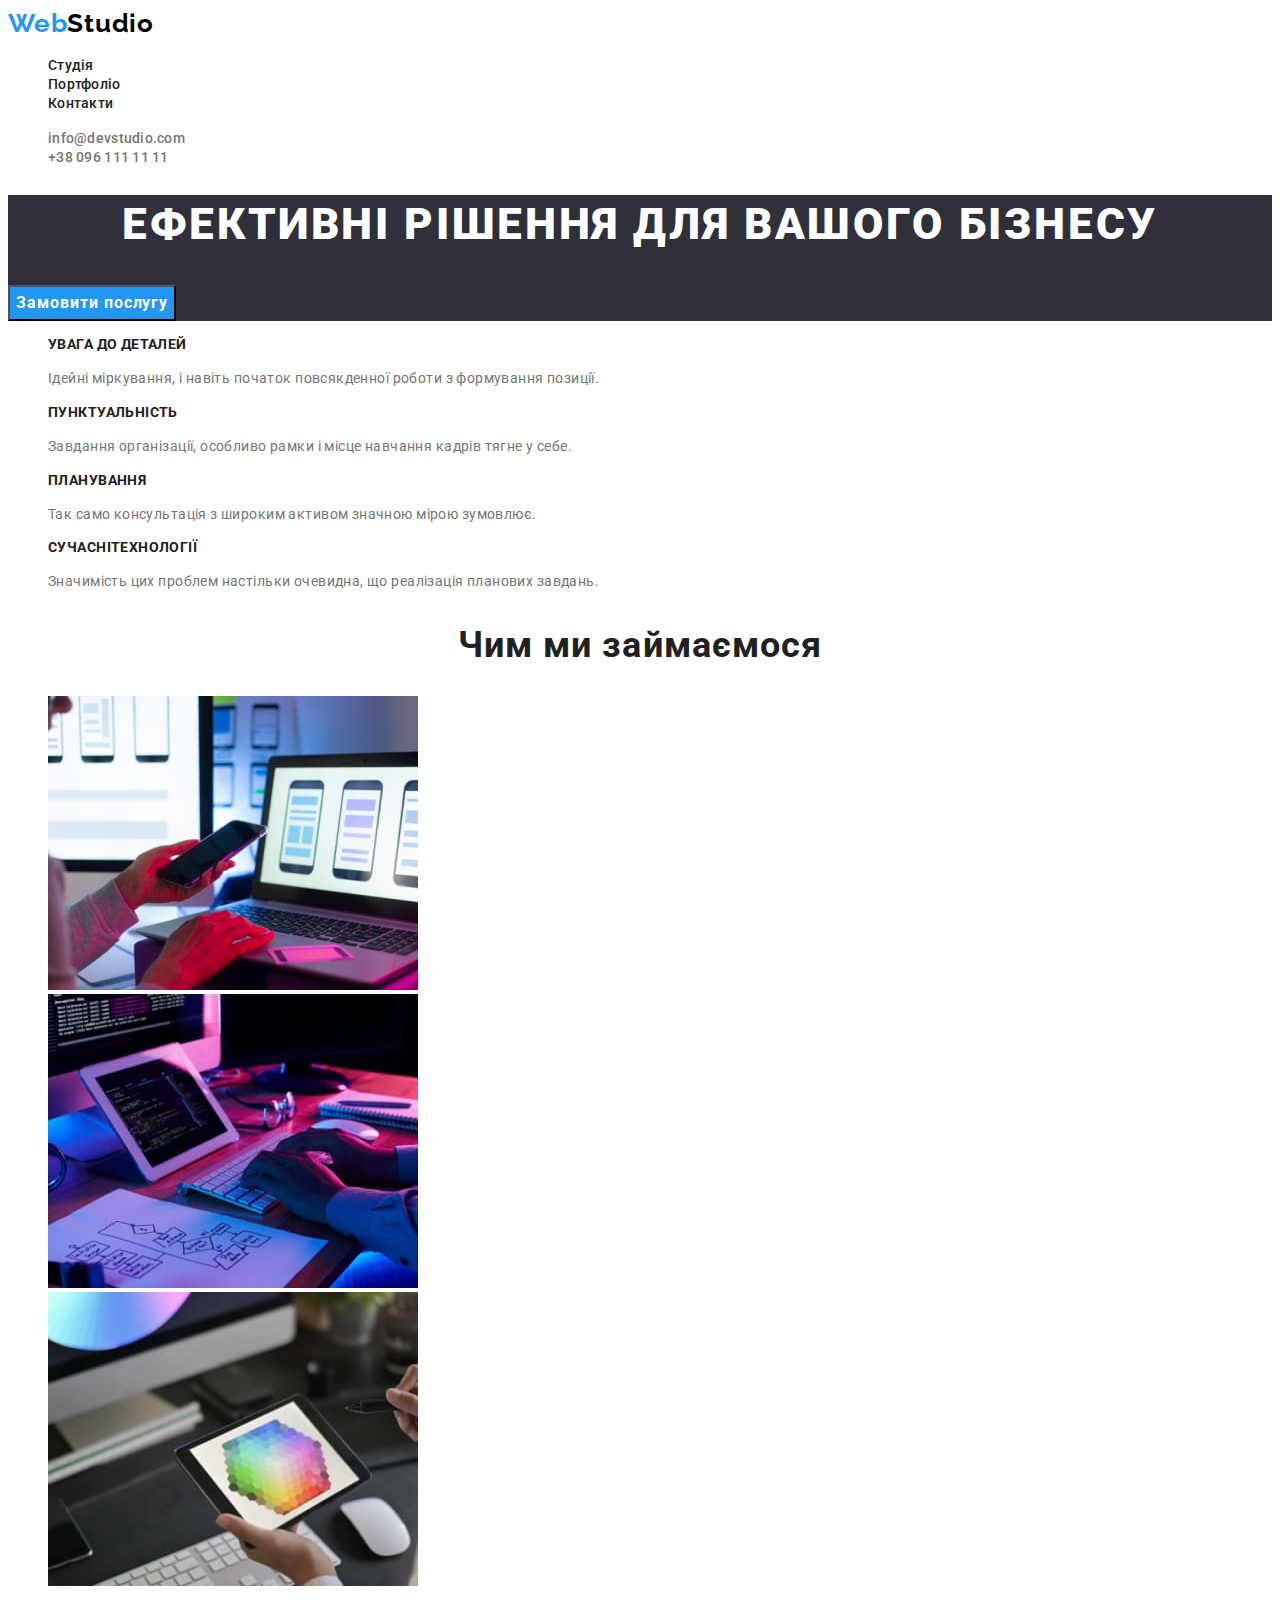
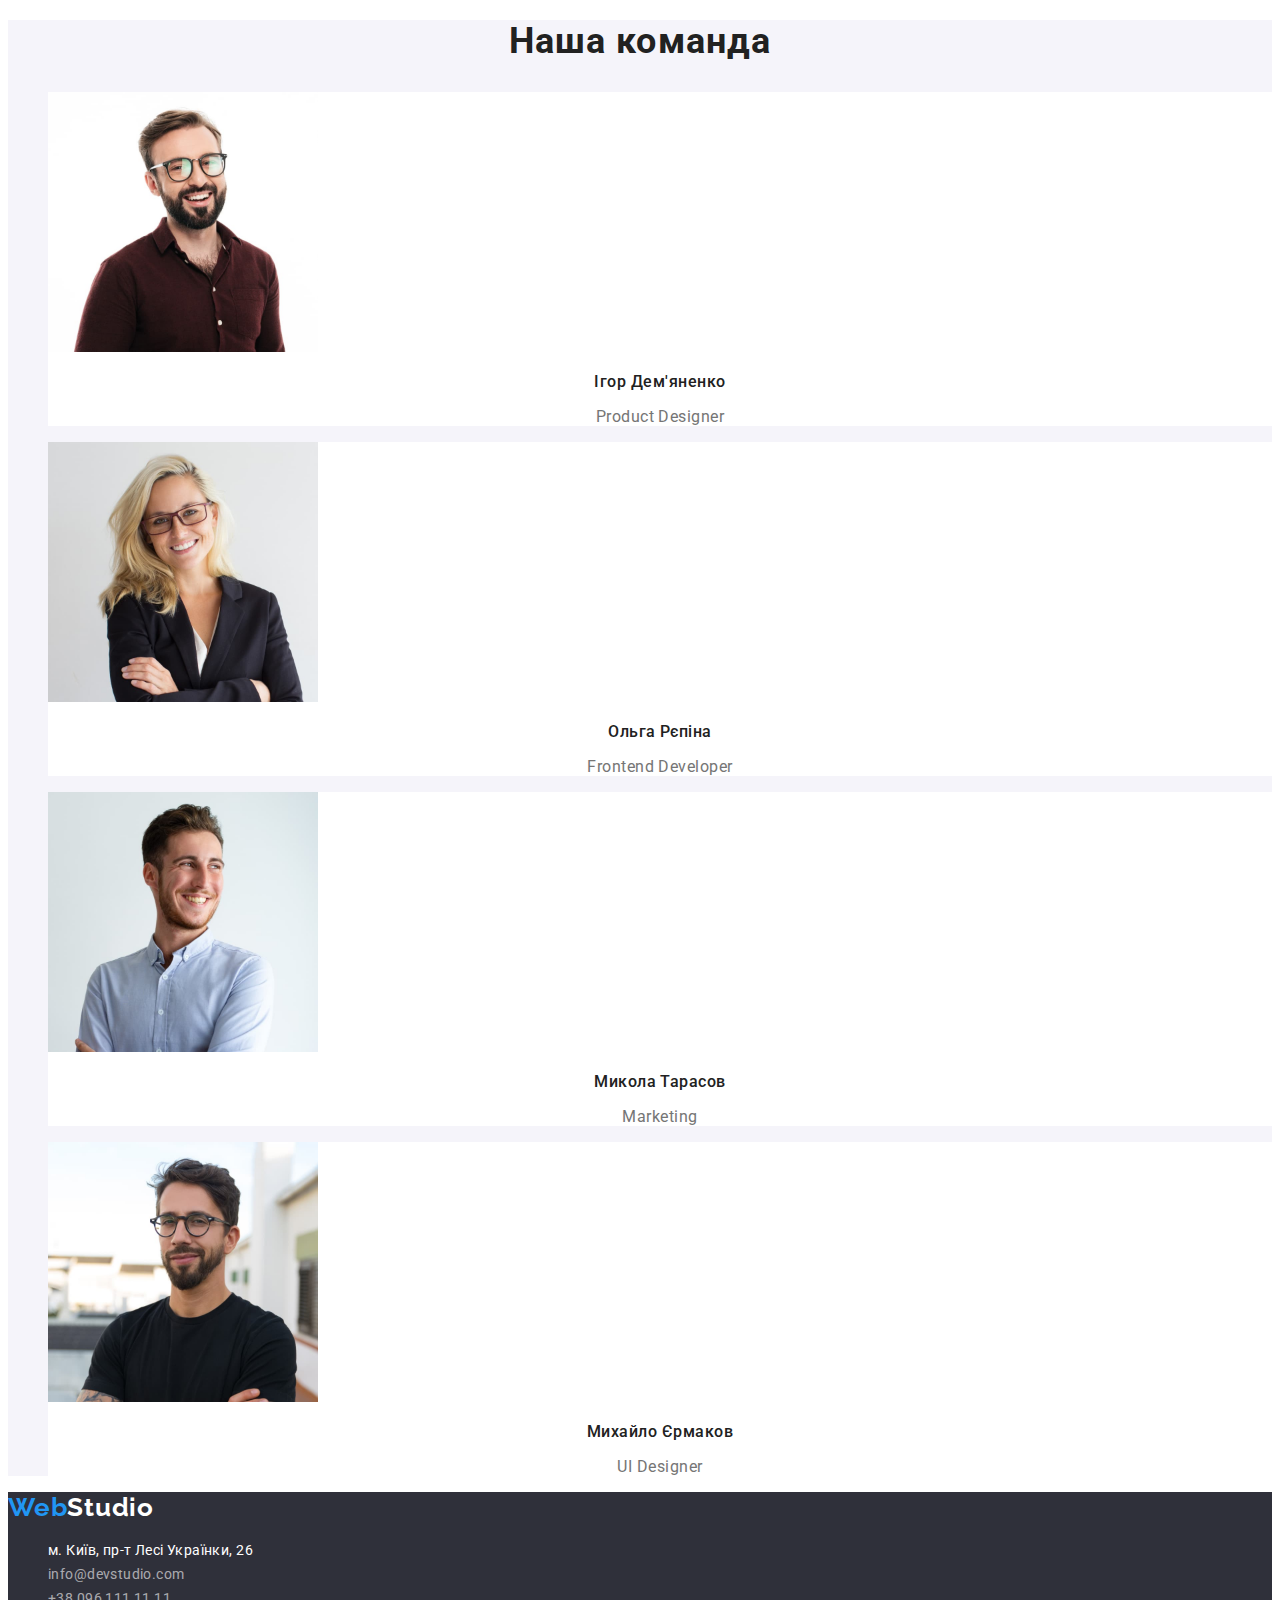
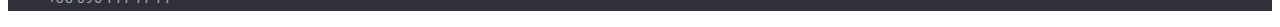
==== index.html @ f66222df "copied the repository" ====
<!DOCTYPE html>
<html lang="uk">
<head>
    <meta charset="UTF-8">
    <meta http-equiv="X-UA-Compatible" content="IE=edge">
    <meta name="viewport" content="width=device-width, initial-scale=1.0">
    <title>Document</title>
    <link rel="preconnect" href="https://fonts.googleapis.com">
    <link rel="preconnect" href="https://fonts.gstatic.com" crossorigin>
    <link href="https://fonts.googleapis.com/css2?family=Raleway:wght@700&family=Roboto:wght@400;500;700;900&display=swap"
          rel="stylesheet">
    <link rel="stylesheet" href="./styles/styles.css">
</head>
 <body> 
    <header class="header">
       <nav>
        <a href="./index.html" lang="en" class="header-logo link">Web<span class="studio">Studio</span></a>
        <ul class="header-navigation list">
            <li class="header-navigation-item">
                <a href="./index.html" class="header-text link">Студія</a>
            </li>
            <li class="header-navigation-item">
                <a href="./portfolio.html" class="header-text link">Портфоліо</a>
            </li>
            <li class="header-navigation-item">
                <a href="#" class="header-text link">Контакти</a>
            </li>
        </ul>
       </nav>
       <ul class="header-list list">
        <li class="header-item">
            <a class="header-mail link" href="mailto:info@devstudio.com" lang="en">info@devstudio.com</a>
        </li>
        <li class="header-item">
            <a class="header-tel link" href="tel:+380961111111">+38 096 111 11 11</a>
        </li>
       </ul>
    </header>
    <main>
        <section class="hero">
            <h1 class="hero-title">Ефективні рішення для вашого бізнесу</h1>
            <button type="button" class="hero-button">Замовити послугу</button>
        </section>
        <section class="benefits">
            <h2 class="visually-hidden">Наші особливості</h2>
            <ul class="benefit-list list">
                <li class="benefit-item">
                    <h3 class="benefit-title">Увага до деталей</h3>
                    <p class="benefit-text">Ідейні міркування, і навіть початок повсякденної роботи з формування позиції.</p>
                </li>
                <li class="benefit-item">
                    <h3 class="benefit-title">Пунктуальність</h3>
                    <p class="benefit-text">Завдання організації, особливо рамки і місце навчання кадрів тягне у себе.</p>
                </li>
                <li class="benefit-item">
                    <h3 class="benefit-title">Планування</h3>
                    <p class="benefit-text">Так само консультація з широким активом значною мірою зумовлює.</p>
                </li>
                <li class="benefit-item">
                    <h3 class="benefit-title">Сучаснітехнології</h3>
                    <p class="benefit-text">Значимість цих проблем настільки очевидна, що реалізація планових завдань.</p>
                </li>  
            </ul>
        </section>
        <section class="about">
            <h2 class="about-top-text">Чим ми займаємося</h2>
            <ul class="about-list list">
                <li class="about-item">
                    <img src="./img/img1.jpg" alt="планшет" width="370" height="294">
                </li>
                <li class="about-item">
                    <img src="./img/img2.jpg" alt="телефон" width="370" height="294">
                </li>
                <li class="about-item">
                    <img src="./img/img3.jpg" alt="кольорова палітра" width="370" height="294">
                </li>
            </ul>
        </section>
        <section class="team">
            <h2 class="team-title">Наша команда</h2>
            <ul class="team-list list">
                <li class="team-item">
                    <img src="./img/img10.jpg" alt="фото Ігор Дем'яненко" width="270" height="260">
                    <h3 class="team-top-text">Ігор Дем'яненко</h3>
                    <p lang="en" class="team-text">Product Designer</p>
                </li>
                <li class="team-item">
                    <img src="./img/img11.jpg" alt="фото Ольга Рєпіна" width="270" height="260">
                    <h3 class="team-top-text">Ольга Рєпіна</h3>
                    <p lang="en" class="team-text">Frontend Developer</p>
                </li>
                <li class="team-item">
                    <img src="./img/img12.jpg" alt="фото Микола Тарасов" width="270" height="260">
                    <h3 class="team-top-text">Микола Тарасов</h3>
                    <p lang="en" class="team-text">Marketing</p>
                </li>
                <li class="team-item">
                    <img src="./img/img13.jpg" alt="фото Михайло Єрмаков" width="270" height="260">
                    <h3 class="team-top-text">Михайло Єрмаков</h3>
                    <p lang="en" class="team-text">UI Designer</p>
                </li>
            </ul>
        </section>    
    </main>  
    <footer>
        <a href="./index.html" lang="en" class="header-logo link">Web<span class="studio-footer">Studio</span></a>
        <address class="contacts">
            <ul class="contacts-list list">
                <li class="contacts-item"> 
                    <a class="contacts-address link" href="https://goo.gl/maps/B1BuaEcnpgb62k3GA" target="_blank" rel="noopener noreferrer nofollow">м. Київ, пр-т Лесі Українки, 26</a>
                </li>
                <li class="contacts-item">
                    <a href="mailto:info@devstudio.com" class="contact-link link" lang="en">info@devstudio.com</a>
                </li>
                <li class="contacts-item">
                    <a href="tel:+380961111111" class="contact-link link">+38 096 111 11 11</a>
                </li>
            </ul>
        </address>
    </footer>
</body>
</html>
---- styles/styles.css ----
body {
    font-family: 'Roboto', sans-serif;
    background-color: var(--white-color);
}

:root {
    --white-color: #ffffff;
    --black-color: #000000;
    --dark-grey-color: #212121;
    --light-gray-color: #757575;
    --blue-color: #2196F3;
    --dirty-white-color: #F5F4FA;
    --gray-color: #2F303A;
    --btn-blue-color: #188CE8;
}

.visually-hidden {
    position: absolute;
    width: 1px;
    height: 1px;
    margin: -1px;
    border: 0;
    padding: 0;

    white-space: nowrap;
    clip-path: inset(100%);
    clip: rect(0 0 0 0);
    overflow: hidden;
}

.list {
    list-style: none;
}

.link {
    text-decoration: none;
}

.header-text, 
.header-tel,
.header-mail {
    font-weight: 500;
    font-size: 14px;
    line-height: 1.14;
    letter-spacing: 0.02em;
}

.about-top-text, .team-title {
    font-weight: 700;
    font-size: 36px;
    line-height: 1.17;
    text-align: center;
    letter-spacing: 0.03em;
    color: var(--dark-grey-color);
}

.team-top-text,
.team-text {
    font-size: 16px;
    line-height: 1.19;
    text-align: center;
    letter-spacing: 0.03em;
}

.contacts-address,
.contact-link {
    font-size: 14px;
    line-height: 1.71;
    letter-spacing: 0.03em;
}

footer {
    background-color: var(--gray-color);
}

/* Header  */
.header-logo {
    font-family: 'Raleway', sans-serif;
    font-weight: 700;
    font-size: 26px;
    line-height: 1.19;
    letter-spacing: 0.03em;
    color: var(--blue-color);
}

.studio {
    color: var(--black-color);
}

.header-text {
    color: var(--dark-grey-color);
}

.header-tel,
.header-mail {
    color: var(--light-gray-color);
}

.header-text:hover,
.header-text:focus {
    color: var(--blue-color);
}

.header-tel:hover,
.header-tel:focus {
    color: var(--blue-color);
}

.header-mail:hover,
.header-mail:focus {
    color: var(--blue-color);
}
 /* Hero */

 .hero {
    background: var(--gray-color);
 }

 .hero-title {
    font-weight: 900;
    font-size: 44px;
    line-height: 1.36;
    text-align: center;
    letter-spacing: 0.06em;
    text-transform: uppercase;
    color: var(--white-color);
}

.hero-button {
    font-family: inherit;
    cursor: pointer;
    font-weight: 700;
    font-size: 16px;
    line-height: 1.88;
    display: flex;
    align-items: center;
    text-align: center;
    letter-spacing: 0.06em;
    color: var(--white-color);
    background-color: var(--blue-color)
} 


.hero-button:hover,
.hero-button:focus {
    background-color: var(--btn-blue-color);
}

 /* Benefits */

 .benefit-title {
    font-weight: 700;
    font-size: 14px;
    line-height: 1.14;
    letter-spacing: 0.03em;
    text-transform: uppercase;
    color: var(--dark-grey-color);
 }

 .benefit-text {
    font-size: 14px;
    line-height: 1.71;   
    letter-spacing: 0.03em;   
    color: var(--light-gray-color);
 }

 /* About */


/* Team */

.team {
    background: var(--dirty-white-color);
}

.team-top-text {
    font-weight: 500;
    color: var(--dark-grey-color);
}

.team-text {  
    color: var(--light-gray-color);
}

.team-item {
    background-color: var(--white-color);
}
 
/* Contacts */

.contacts {
    font-style: normal;
}

.contacts-address {
    color: var(--white-color);
}

.contact-link {
    color: rgba(255, 255, 255, 0.6);
}
.contact-link:hover,
.contact-link:focus{
    color: var(--blue-color);
}

.contacts-address:hover,
.contacts-address:focus {
    color: var(--blue-color);
}

.studio-footer {
    color: var(--white-color);
}

/* Portfolio */

.portfolio-item-btn {
    font-family: inherit;
    cursor: pointer;
    font-weight: 500;
    font-size: 16px;
    line-height: 1.62;
    text-align: center;
    letter-spacing: 0.03em;
    color: var(--dark-grey-color);
    background: var(--dirty-white-color);
}

.portfolio-item-btn:hover,
.portfolio-item-btn:focus {
    background: var(--blue-color);
    color: var(--white-color);
}

.examples-top-text {
    font-weight: 700;
    font-size: 18px;
    line-height: 2.00;    
    letter-spacing: 0.06em;
    color: var(--dark-grey-color);
}
.examples-text {
    font-size: 16px;
    line-height: 1.88;       
    letter-spacing: 0.03em;
    color: var(--light-gray-color); 
}
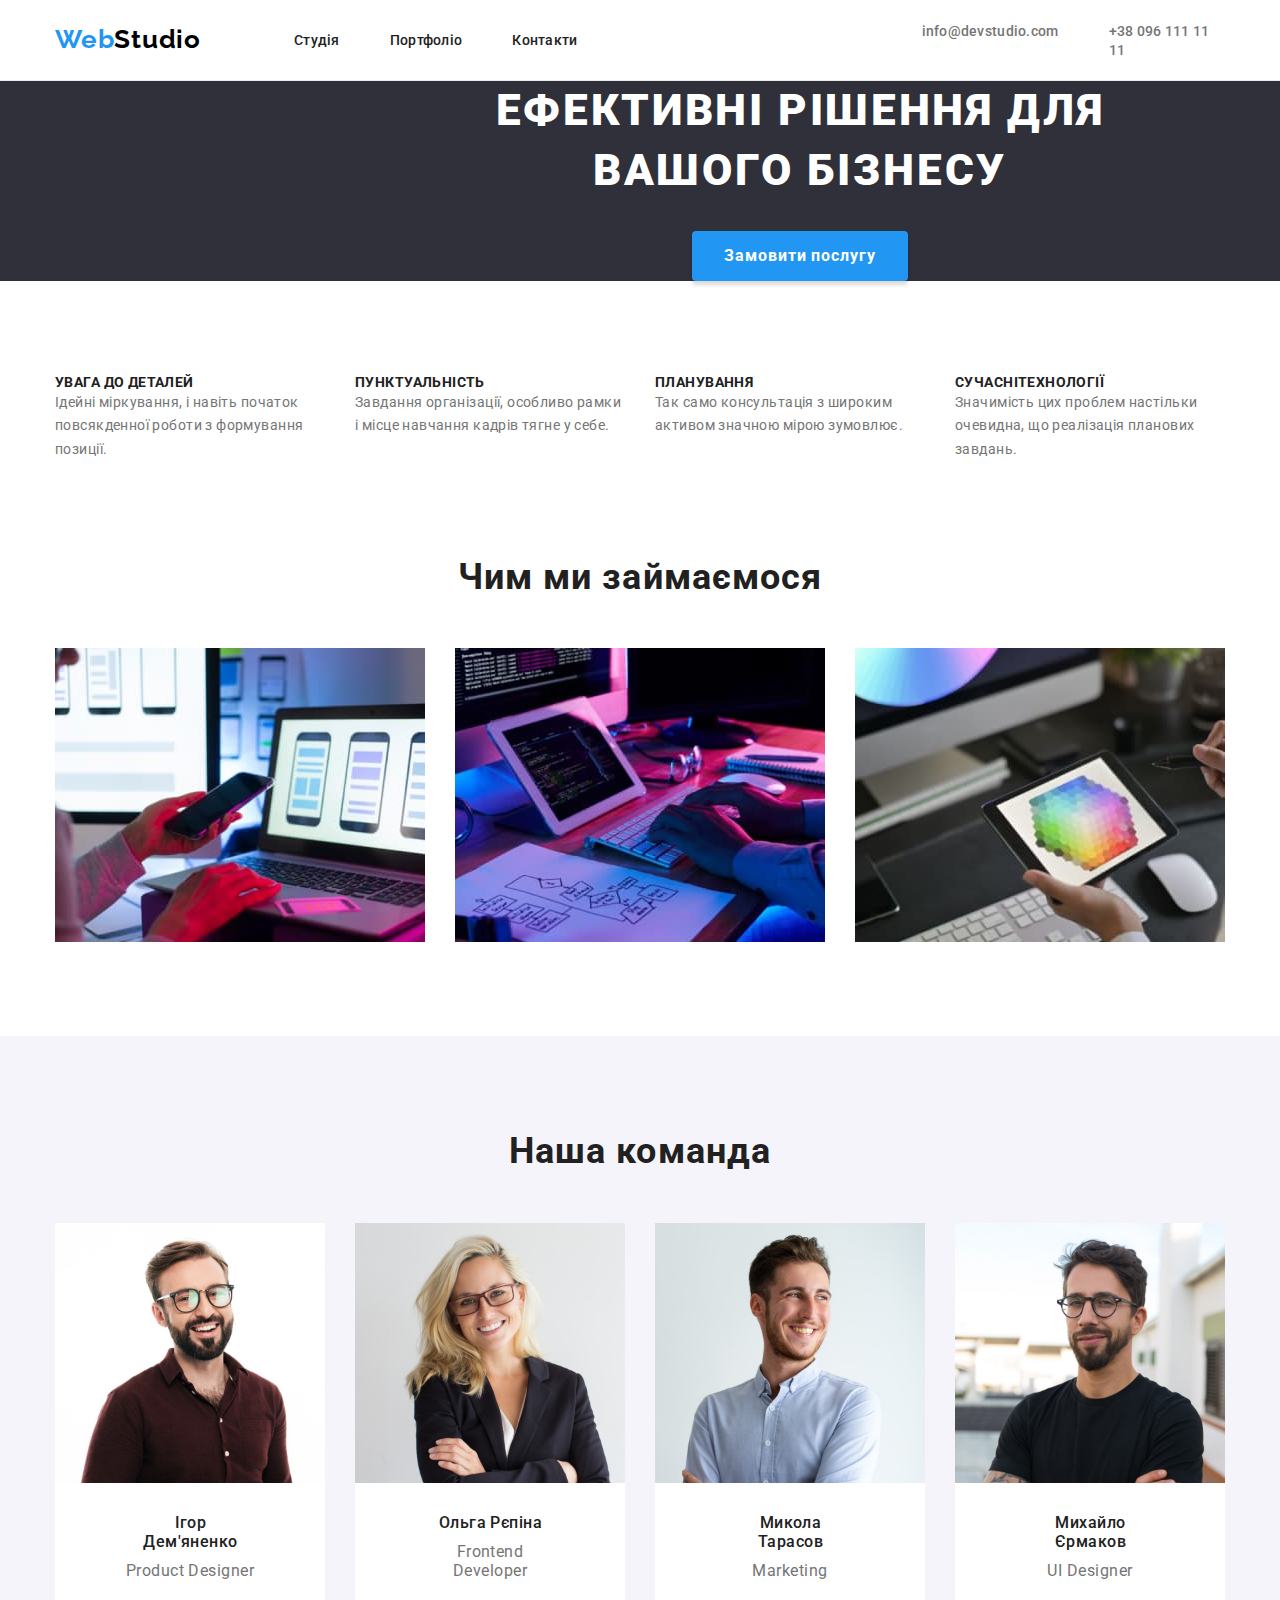
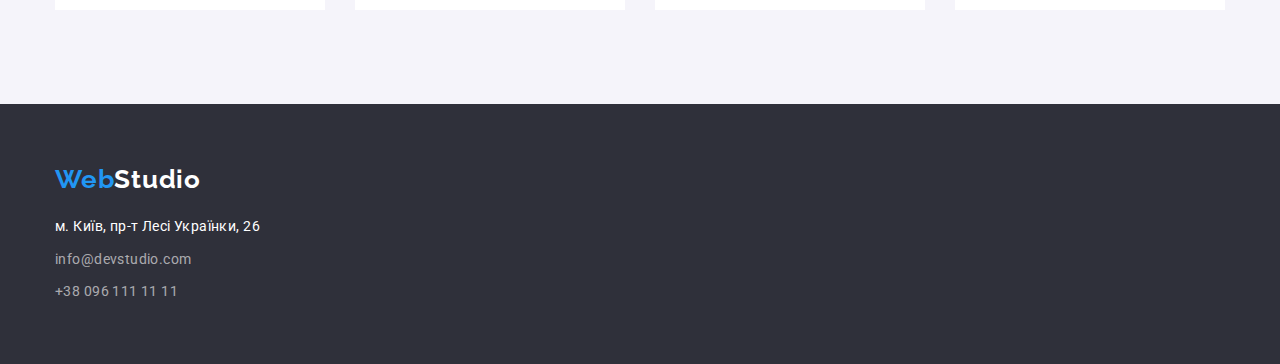
==== commit 4fffb4a9: "home work 3" ====
--- a/index.html
+++ b/index.html
@@ -7,116 +7,140 @@
     <title>Document</title>
     <link rel="preconnect" href="https://fonts.googleapis.com">
     <link rel="preconnect" href="https://fonts.gstatic.com" crossorigin>
+    <link rel="stylesheet" href="https://cdnjs.cloudflare.com/ajax/libs/modern-normalize/1.1.0/modern-normalize.min.css"
+        integrity="sha512-wpPYUAdjBVSE4KJnH1VR1HeZfpl1ub8YT/NKx4PuQ5NmX2tKuGu6U/JRp5y+Y8XG2tV+wKQpNHVUX03MfMFn9Q=="
+        crossorigin="anonymous" referrerpolicy="no-referrer" />
     <link href="https://fonts.googleapis.com/css2?family=Raleway:wght@700&family=Roboto:wght@400;500;700;900&display=swap"
           rel="stylesheet">
     <link rel="stylesheet" href="./styles/styles.css">
 </head>
- <body> 
-    <header class="header">
-       <nav>
-        <a href="./index.html" lang="en" class="header-logo link">Web<span class="studio">Studio</span></a>
-        <ul class="header-navigation list">
-            <li class="header-navigation-item">
-                <a href="./index.html" class="header-text link">Студія</a>
-            </li>
-            <li class="header-navigation-item">
-                <a href="./portfolio.html" class="header-text link">Портфоліо</a>
-            </li>
-            <li class="header-navigation-item">
-                <a href="#" class="header-text link">Контакти</a>
-            </li>
-        </ul>
-       </nav>
-       <ul class="header-list list">
-        <li class="header-item">
-            <a class="header-mail link" href="mailto:info@devstudio.com" lang="en">info@devstudio.com</a>
-        </li>
-        <li class="header-item">
-            <a class="header-tel link" href="tel:+380961111111">+38 096 111 11 11</a>
-        </li>
-       </ul>
-    </header>
+ <body>
+        <header class="header">
+            <div class="container header-container">
+                <nav class="header-navigation">
+                    <a href="./index.html" lang="en" class="header-logo link">Web<span class="studio">Studio</span></a>
+                    <ul class="header-navigation list">
+                        <li class="header-navigation-item">
+                            <a href="./index.html" class="header-text header-studio link">Студія</a>
+                        </li>
+                        <li class="header-navigation-item">
+                            <a href="./portfolio.html" class="header-text header-portfolio link">Портфоліо</a>
+                        </li>
+                        <li class="header-navigation-item">
+                            <a href="#" class="header-text header-contact link">Контакти</a>
+                        </li>
+                    </ul>
+                </nav>                
+            <ul class="header-list list">
+                <li class="header-item">
+                    <a class="header-mail link" href="mailto:info@devstudio.com" lang="en">info@devstudio.com</a>
+                </li>
+                <li class="header-item">
+                    <a class="header-tel link" href="tel:+380961111111">+38 096 111 11 11</a>
+                </li>
+            </ul>
+            </div>
+        </header> 
     <main>
         <section class="hero">
-            <h1 class="hero-title">Ефективні рішення для вашого бізнесу</h1>
-            <button type="button" class="hero-button">Замовити послугу</button>
+            <div class="container container-hero">
+                <h1 class="hero-title">Ефективні рішення для вашого бізнесу</h1>
+                <button type="button" class="hero-button">Замовити послугу</button>
+            </div>          
         </section>
         <section class="benefits">
-            <h2 class="visually-hidden">Наші особливості</h2>
-            <ul class="benefit-list list">
-                <li class="benefit-item">
-                    <h3 class="benefit-title">Увага до деталей</h3>
-                    <p class="benefit-text">Ідейні міркування, і навіть початок повсякденної роботи з формування позиції.</p>
-                </li>
-                <li class="benefit-item">
-                    <h3 class="benefit-title">Пунктуальність</h3>
-                    <p class="benefit-text">Завдання організації, особливо рамки і місце навчання кадрів тягне у себе.</p>
-                </li>
-                <li class="benefit-item">
-                    <h3 class="benefit-title">Планування</h3>
-                    <p class="benefit-text">Так само консультація з широким активом значною мірою зумовлює.</p>
-                </li>
-                <li class="benefit-item">
-                    <h3 class="benefit-title">Сучаснітехнології</h3>
-                    <p class="benefit-text">Значимість цих проблем настільки очевидна, що реалізація планових завдань.</p>
-                </li>  
-            </ul>
-        </section>
+            <div class="container container-benefits">
+                <h2 class="visually-hidden">Наші особливості</h2>
+                <ul class="benefit-list list">
+                    <li class="benefit-item">
+                        <h3 class="benefit-title">Увага до деталей</h3>
+                        <p class="benefit-text">Ідейні міркування, і навіть початок повсякденної роботи з формування позиції.</p>
+                    </li>
+                    <li class="benefit-item">
+                        <h3 class="benefit-title">Пунктуальність</h3>
+                        <p class="benefit-text">Завдання організації, особливо рамки і місце навчання кадрів тягне у себе.</p>
+                    </li>
+                    <li class="benefit-item">
+                        <h3 class="benefit-title">Планування</h3>
+                        <p class="benefit-text">Так само консультація з широким активом значною мірою зумовлює.</p>
+                    </li>
+                    <li class="benefit-item">
+                        <h3 class="benefit-title">Сучаснітехнології</h3>
+                        <p class="benefit-text">Значимість цих проблем настільки очевидна, що реалізація планових завдань.</p>
+                    </li>
+                </ul>
+            </div>
+        </section>    
         <section class="about">
-            <h2 class="about-top-text">Чим ми займаємося</h2>
-            <ul class="about-list list">
-                <li class="about-item">
-                    <img src="./img/img1.jpg" alt="планшет" width="370" height="294">
-                </li>
-                <li class="about-item">
-                    <img src="./img/img2.jpg" alt="телефон" width="370" height="294">
-                </li>
-                <li class="about-item">
-                    <img src="./img/img3.jpg" alt="кольорова палітра" width="370" height="294">
-                </li>
-            </ul>
+            <div class="container container-about">
+                <h2 class="about-top-text">Чим ми займаємося</h2>
+                <ul class="about-list list">
+                    <li class="about-item">
+                        <img src="./img/img1.jpg" alt="планшет" width="370" height="294">
+                    </li>
+                    <li class="about-item">
+                        <img src="./img/img2.jpg" alt="телефон" width="370" height="294">
+                    </li>
+                    <li class="about-item">
+                        <img src="./img/img3.jpg" alt="кольорова палітра" width="370" height="294">
+                    </li>
+                </ul>
+            </div>
         </section>
         <section class="team">
-            <h2 class="team-title">Наша команда</h2>
-            <ul class="team-list list">
-                <li class="team-item">
-                    <img src="./img/img10.jpg" alt="фото Ігор Дем'яненко" width="270" height="260">
-                    <h3 class="team-top-text">Ігор Дем'яненко</h3>
-                    <p lang="en" class="team-text">Product Designer</p>
-                </li>
-                <li class="team-item">
-                    <img src="./img/img11.jpg" alt="фото Ольга Рєпіна" width="270" height="260">
-                    <h3 class="team-top-text">Ольга Рєпіна</h3>
-                    <p lang="en" class="team-text">Frontend Developer</p>
-                </li>
-                <li class="team-item">
-                    <img src="./img/img12.jpg" alt="фото Микола Тарасов" width="270" height="260">
-                    <h3 class="team-top-text">Микола Тарасов</h3>
-                    <p lang="en" class="team-text">Marketing</p>
-                </li>
-                <li class="team-item">
-                    <img src="./img/img13.jpg" alt="фото Михайло Єрмаков" width="270" height="260">
-                    <h3 class="team-top-text">Михайло Єрмаков</h3>
-                    <p lang="en" class="team-text">UI Designer</p>
-                </li>
-            </ul>
+            <div class="container container-team">
+                <h2 class="team-title">Наша команда</h2>
+                <ul class="team-list list">
+                    <li class="team-item">
+                        <img src="./img/img10.jpg" alt="фото Ігор Дем'яненко" width="270" height="260">
+                        <div class="container-name">
+                            <h3 class="team-top-text">Ігор Дем'яненко</h3>
+                            <p lang="en" class="team-text">Product Designer</p>
+                        </div>
+                    </li>
+                    <li class="team-item">
+                        <img src="./img/img11.jpg" alt="фото Ольга Рєпіна" width="270" height="260">
+                        <div class="container-name">
+                            <h3 class="team-top-text">Ольга Рєпіна</h3>
+                            <p lang="en" class="team-text">Frontend Developer</p>
+                        </div>
+                    </li>
+                    <li class="team-item">
+                        <img src="./img/img12.jpg" alt="фото Микола Тарасов" width="270" height="260">
+                        <div class="container-name">
+                            <h3 class="team-top-text">Микола Тарасов</h3>
+                            <p lang="en" class="team-text">Marketing</p>
+                        </div>
+                    </li>
+                    <li class="team-item">
+                        <img src="./img/img13.jpg" alt="фото Михайло Єрмаков" width="270" height="260">
+                        <div class="container-name">
+                            <h3 class="team-top-text">Михайло Єрмаков</h3>
+                            <p lang="en" class="team-text">UI Designer</p>
+                        </div>
+                    </li>
+                </ul>
+            </div>
         </section>    
     </main>  
     <footer>
-        <a href="./index.html" lang="en" class="header-logo link">Web<span class="studio-footer">Studio</span></a>
-        <address class="contacts">
-            <ul class="contacts-list list">
-                <li class="contacts-item"> 
-                    <a class="contacts-address link" href="https://goo.gl/maps/B1BuaEcnpgb62k3GA" target="_blank" rel="noopener noreferrer nofollow">м. Київ, пр-т Лесі Українки, 26</a>
-                </li>
-                <li class="contacts-item">
-                    <a href="mailto:info@devstudio.com" class="contact-link link" lang="en">info@devstudio.com</a>
-                </li>
-                <li class="contacts-item">
-                    <a href="tel:+380961111111" class="contact-link link">+38 096 111 11 11</a>
-                </li>
-            </ul>
-        </address>
+        <div class="container container-contacts">
+            <a href="./index.html" lang="en" class="footer-logo link">Web<span class="studio-footer">Studio</span></a>
+            <address class="contacts">
+                <ul class="contacts-list list">
+                    <li class="contacts-item">
+                        <a class="contacts-address link" href="https://goo.gl/maps/B1BuaEcnpgb62k3GA" target="_blank"
+                            rel="noopener noreferrer nofollow">м. Київ, пр-т Лесі Українки, 26</a>
+                    </li>
+                    <li class="contacts-item">
+                        <a href="mailto:info@devstudio.com" class="contact-link link" lang="en">info@devstudio.com</a>
+                    </li>
+                    <li class="contacts-item">
+                        <a href="tel:+380961111111" class="contact-link link">+38 096 111 11 11</a>
+                    </li>
+                </ul>
+            </address>
+        </div>     
     </footer>
 </body>
 </html>--- a/styles/styles.css
+++ b/styles/styles.css
@@ -1,6 +1,24 @@
+html {
+    box-sizing: border-box;
+}
+
+*,
+*::before,
+*::after {
+    box-sizing: inherit;
+}
+
+.container {
+    width: 1200px;
+    padding-left: 15px;
+    padding-right: 15px;
+    margin: 0 auto;
+}
+
 body {
     font-family: 'Roboto', sans-serif;
     background-color: var(--white-color);
+    margin: 0px;
 }
 
 :root {
@@ -14,6 +32,33 @@
     --btn-blue-color: #188CE8;
 }
 
+p,
+h1,
+h2,
+h3,
+h4,
+h5,
+h6 {
+    margin: 0px;
+}
+
+ul,
+ol {
+    margin: 0px;
+    padding-left: 0px;
+    list-style: none;
+}
+
+img {
+    display: block;
+    height: auto;
+    max-width: 100%;
+}
+
+button {
+    cursor: pointer;
+}
+
 .visually-hidden {
     position: absolute;
     width: 1px;
@@ -74,7 +119,38 @@
 }
 
 /* Header  */
+
+.header {
+    background-color: var(--white-color);
+
+    border-bottom-width: 1px;
+    border-bottom-style: solid;
+    border-bottom-color: #ECECEC
+}
+
+.header-container {
+    display: flex;
+    align-items: center;
+}
+
+.header-navigation {
+    display: flex;
+    align-items: center;
+}
+
+.header-list {
+    display: flex;
+    margin-left: 0px;
+    flex-wrap: nowrap;
+}
+
+
 .header-logo {
+    margin-left: 0px;
+    margin-right: 93px;
+    padding-top: 24px;
+    padding-bottom: 25px;
+    
     font-family: 'Raleway', sans-serif;
     font-weight: 700;
     font-size: 26px;
@@ -91,9 +167,24 @@
     color: var(--dark-grey-color);
 }
 
+.header-portfolio {
+    margin: 0px 50px 0px 50px;
+    padding: 32px 0px 32px 0px;
+}
+
+.header-contact, .header-studio {
+    padding: 32px 0px 32px 0px;
+}
+
+.header-mail {
+    margin-right: 50px;
+    margin-left: 344px;
+}
+
 .header-tel,
 .header-mail {
     color: var(--light-gray-color);
+    padding: 32px 0px 32px 0px;
 }
 
 .header-text:hover,
@@ -111,6 +202,13 @@
     color: var(--blue-color);
 }
  /* Hero */
+
+ .container-hero {
+    width: 1600px;
+    text-align: center;
+    margin-left: auto;
+    margin-right: auto;
+ }
 
  .hero {
     background: var(--gray-color);
@@ -124,22 +222,37 @@
     letter-spacing: 0.06em;
     text-transform: uppercase;
     color: var(--white-color);
+
+    width: 696px;
+    text-align: center;
+    margin-right: auto;
+    margin-left: auto;
+    margin-bottom: 30px;
 }
 
 .hero-button {
+    display: inline-block;
+   
     font-family: inherit;
-    cursor: pointer;
     font-weight: 700;
     font-size: 16px;
     line-height: 1.88;
-    display: flex;
+    text-decoration: none;
     align-items: center;
     text-align: center;
     letter-spacing: 0.06em;
+    border-radius: 4px;
+    border: none;
+    box-shadow: 0px 4px 4px rgba(0, 0, 0, 0.15);
+
     color: var(--white-color);
-    background-color: var(--blue-color)
+    background-color: var(--blue-color);
+
+    min-width: auto;
+    height: 50px;
+    margin: auto;
+    padding: 10px 32px;  
 } 
-
 
 .hero-button:hover,
 .hero-button:focus {
@@ -147,6 +260,27 @@
 }
 
  /* Benefits */
+
+ .container-benefits {
+    padding-top: 94px;
+    padding-bottom: 94px;
+    margin-left: auto;
+    margin-right: auto;
+ }
+
+ .benefit-list {
+    display: flex;
+    flex-direction: row;
+ }
+
+ .benefit-item {
+    width: 270px;
+    margin-right: 30px;
+ }
+
+ .benefit-item:nth-child(4n) {
+    margin-right: 0px;
+ }
 
  .benefit-title {
     font-weight: 700;
@@ -166,28 +300,108 @@
 
  /* About */
 
+ .container-about {
+    padding-bottom: 94px;
+    margin-left: auto;
+    margin-right: auto;
+ }
+
+ .about-list {
+    display: flex;
+    flex-direction: row;
+ }
+
+ .about-item {
+    margin-right: 30px;
+ }
+
+ .about-item:nth-child(3n) {
+    margin-right: 0px;
+ }
+
+ .about-top-text {
+    margin-bottom: 50px;
+ }
+
 
 /* Team */
+
+.container-team {
+    padding-bottom: 0px;
+    margin-left: auto;
+    margin-right: auto;
+}
+
+.team-list {
+    display: flex;
+    flex-direction: row;
+    padding-bottom: 94px;
+}
+
+.team-item {
+    width: 270px;
+    margin-right: 30px;
+    flex-basis: auto;
+}
+
+.team-item:nth-child(4n) {
+    margin-right: 0px;
+}
 
 .team {
     background: var(--dirty-white-color);
 }
 
 .team-top-text {
+    padding: 30px 70px 10px 71px;
+    
     font-weight: 500;
     color: var(--dark-grey-color);
 }
 
 .team-text {  
+    padding-right: 70px;
+    padding-bottom: 30px;
+    padding-left: 70px;
+
     color: var(--light-gray-color);
 }
 
 .team-item {
     background-color: var(--white-color);
 }
+
+.team-title {
+    padding-top: 94px;
+    padding-bottom: 50px;
+}
  
 /* Contacts */
 
+.footer-logo {
+    display: block;
+    margin-bottom: 20px;
+    padding-top: 60px;
+    font-family: 'Raleway', sans-serif;
+    font-weight: 700;
+    font-size: 26px;
+    line-height: 1.19;
+    letter-spacing: 0.03em;
+    color: var(--blue-color);
+}
+
+.contacts-list {
+    padding-bottom: 60px;
+}
+
+.contacts-item {
+    margin-bottom: 9px;
+}
+
+.contacts-item:nth-child(3n) {
+    margin-bottom: 0px;
+}
+
 .contacts {
     font-style: normal;
 }
@@ -214,6 +428,41 @@
 }
 
 /* Portfolio */
+
+.container-portfolio {
+    padding-top: 94px;
+    padding-bottom: 94px;
+    margin-left: auto;
+    margin-right: auto;
+}
+
+.portfolio-list {
+    display: flex;
+    flex-direction: row;
+    width: 575px;
+    margin-right: auto;
+    margin-left: auto;
+}
+
+.all {
+    width: 73px;
+}
+
+.web {
+    width: 125px;
+}
+
+.apps {
+    width: 112px;
+}
+
+.design {
+    width: 103px;
+}
+
+.marketing {
+    width: 130px;
+}
 
 .portfolio-item-btn {
     font-family: inherit;
@@ -225,12 +474,46 @@
     letter-spacing: 0.03em;
     color: var(--dark-grey-color);
     background: var(--dirty-white-color);
+
+    margin-right: 8px;
+    margin-bottom: 50px;
+}
+
+.portfolio-item-btn:nth-child(5n) {
+    margin-right: 0px;
 }
 
 .portfolio-item-btn:hover,
 .portfolio-item-btn:focus {
     background: var(--blue-color);
     color: var(--white-color);
+}
+
+.examples-list {
+    display: flex;
+    flex-direction: row;
+    flex-wrap: wrap;
+}
+
+.examples-item {
+    width: 370px;
+    margin-right: 30px;
+    margin-bottom: 30px;
+    background: #FFFFFF;
+    border: 1px solid #EEEEEE;
+    border-top: none;
+}
+
+.examples-item:nth-child(3n+3) {
+    margin-right: 0px;
+}
+
+.examples-item:nth-child(n + 7) {
+    margin-bottom: 0px;
+}
+
+.container-examples-top-text {
+    padding: 20px 24px;
 }
 
 .examples-top-text {
@@ -239,6 +522,8 @@
     line-height: 2.00;    
     letter-spacing: 0.06em;
     color: var(--dark-grey-color);
+
+    margin-bottom: 4px;
 }
 .examples-text {
     font-size: 16px;
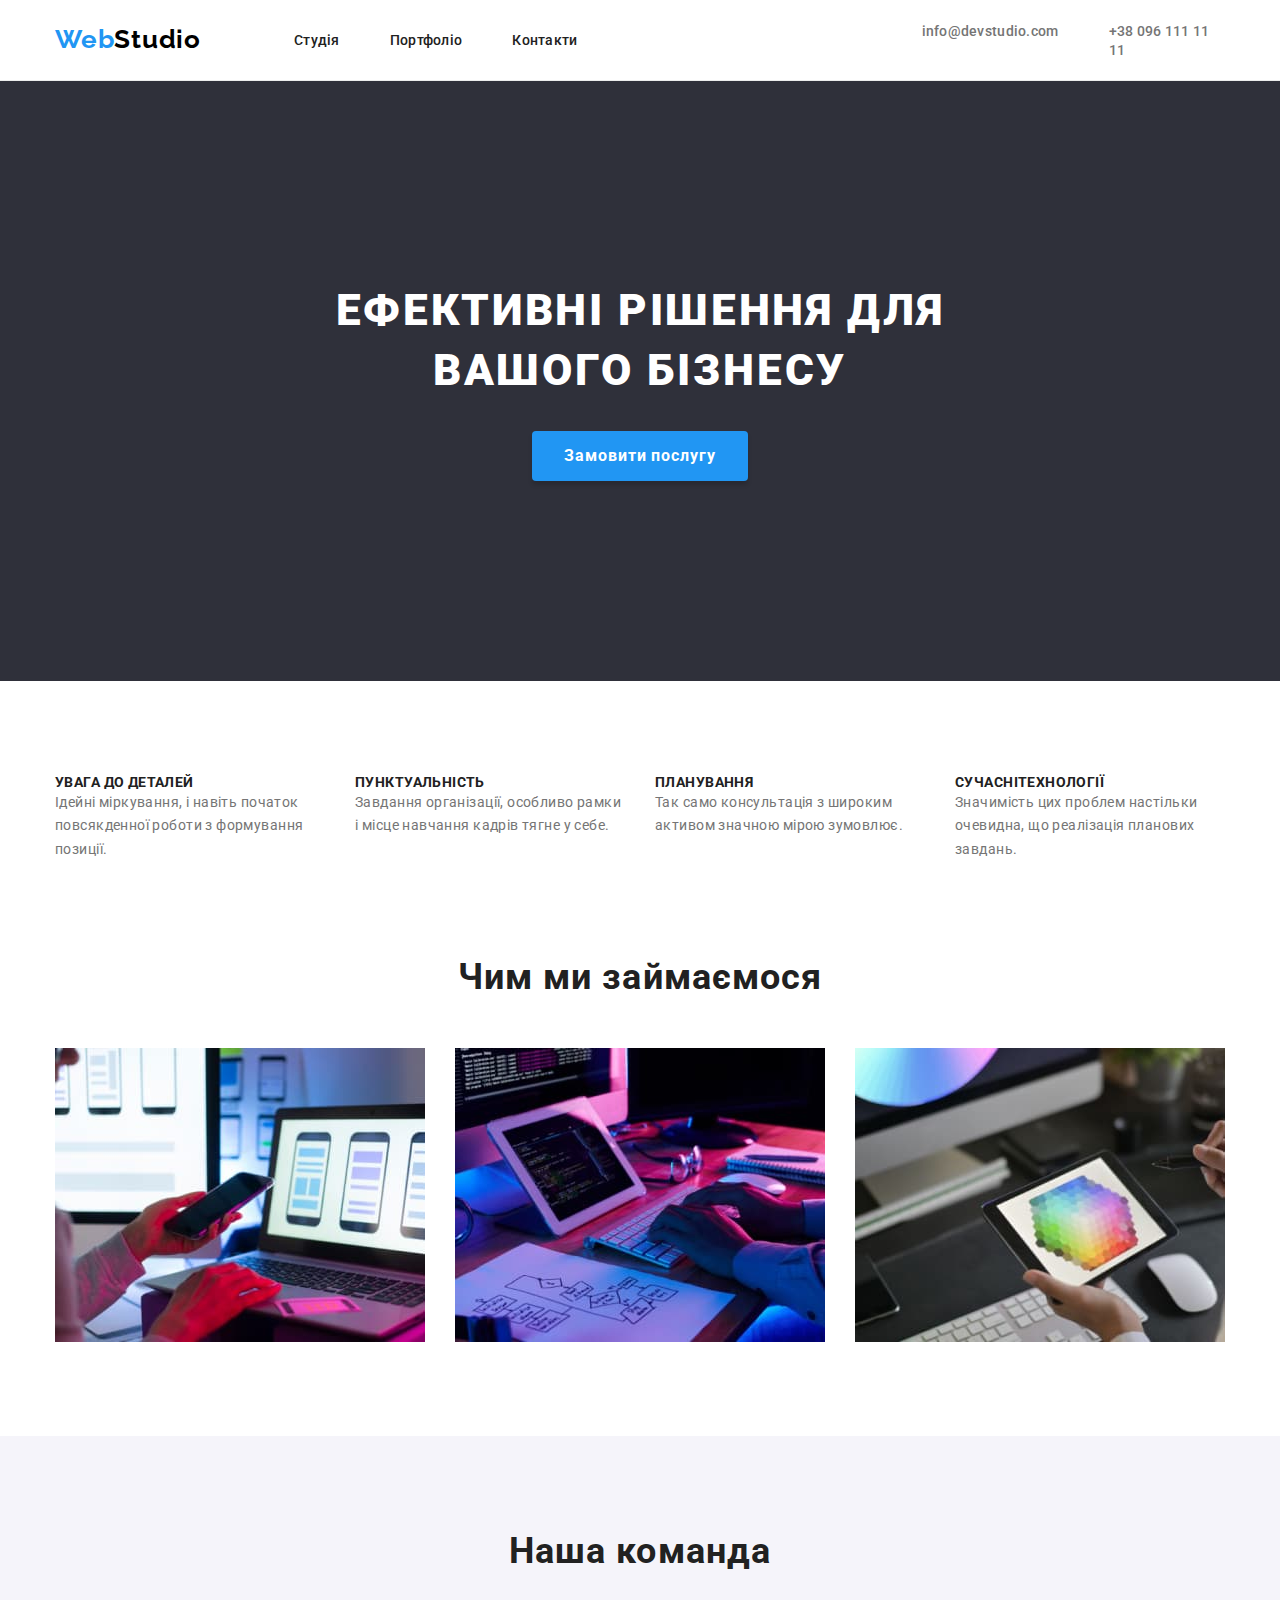
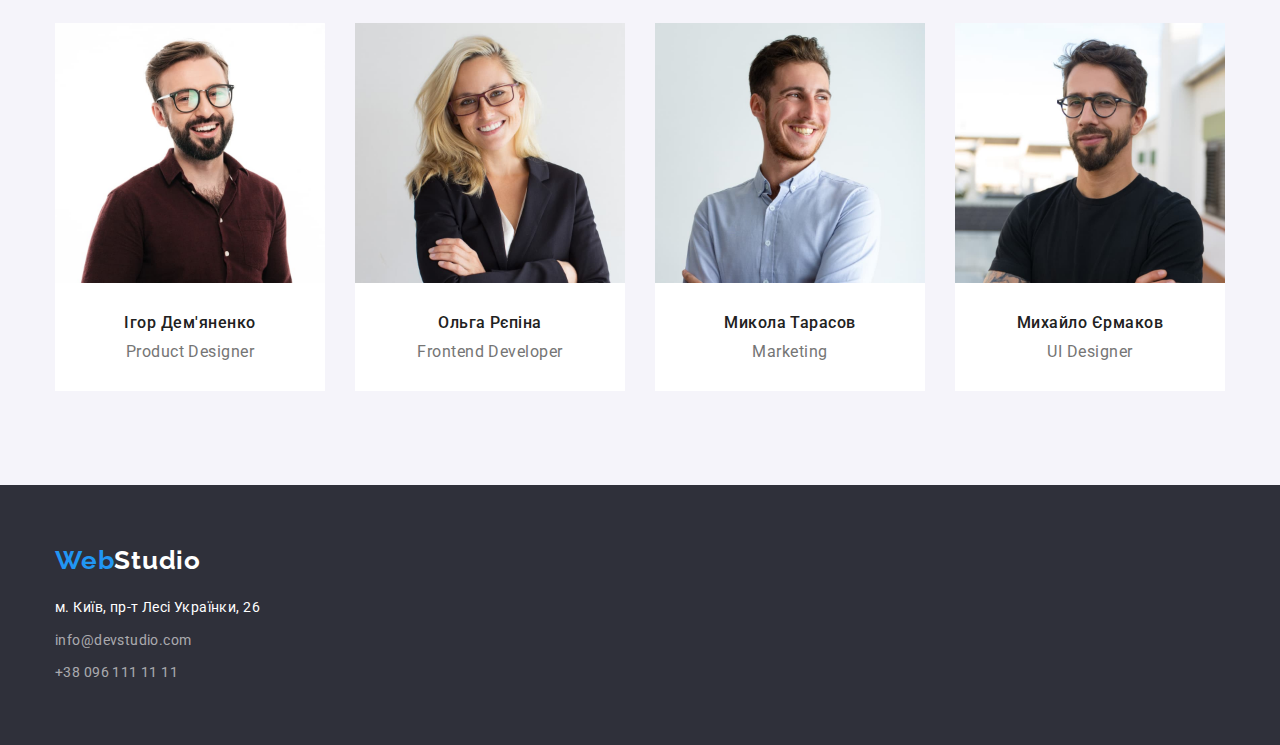
==== commit cbab37d3: "fixed bugs 1" ====
--- a/index.html
+++ b/index.html
@@ -123,7 +123,7 @@
             </div>
         </section>    
     </main>  
-    <footer>
+    <footer class="footer">
         <div class="container container-contacts">
             <a href="./index.html" lang="en" class="footer-logo link">Web<span class="studio-footer">Studio</span></a>
             <address class="contacts">
--- a/styles/styles.css
+++ b/styles/styles.css
@@ -204,14 +204,13 @@
  /* Hero */
 
  .container-hero {
-    width: 1600px;
-    text-align: center;
-    margin-left: auto;
-    margin-right: auto;
+    text-align: center;
  }
 
  .hero {
     background: var(--gray-color);
+    padding-top: 200px;
+    padding-bottom: 200px;
  }
 
  .hero-title {
@@ -232,6 +231,10 @@
 
 .hero-button {
     display: inline-block;
+    min-width: auto;
+    height: 50px;
+    margin: auto;
+    padding: 10px 32px;
    
     font-family: inherit;
     font-weight: 700;
@@ -246,12 +249,7 @@
     box-shadow: 0px 4px 4px rgba(0, 0, 0, 0.15);
 
     color: var(--white-color);
-    background-color: var(--blue-color);
-
-    min-width: auto;
-    height: 50px;
-    margin: auto;
-    padding: 10px 32px;  
+    background-color: var(--blue-color);  
 } 
 
 .hero-button:hover,
@@ -261,11 +259,9 @@
 
  /* Benefits */
 
- .container-benefits {
+ .benefits {
     padding-top: 94px;
     padding-bottom: 94px;
-    margin-left: auto;
-    margin-right: auto;
  }
 
  .benefit-list {
@@ -300,10 +296,8 @@
 
  /* About */
 
- .container-about {
+ .about {
     padding-bottom: 94px;
-    margin-left: auto;
-    margin-right: auto;
  }
 
  .about-list {
@@ -334,14 +328,11 @@
 
 .team-list {
     display: flex;
-    flex-direction: row;
-    padding-bottom: 94px;
 }
 
 .team-item {
     width: 270px;
     margin-right: 30px;
-    flex-basis: auto;
 }
 
 .team-item:nth-child(4n) {
@@ -350,38 +341,46 @@
 
 .team {
     background: var(--dirty-white-color);
+    padding-top: 94px;
+    padding-bottom: 94px;
 }
 
 .team-top-text {
-    padding: 30px 70px 10px 71px;
-    
+    margin-bottom: 10px;
+
     font-weight: 500;
     color: var(--dark-grey-color);
 }
 
 .team-text {  
-    padding-right: 70px;
+    color: var(--light-gray-color);
+}
+
+.team-item {
+    text-align: center;
+
+    background-color: var(--white-color);
+}
+
+.team-title {
+    margin-bottom: 50px;
+}
+
+.container-name {
+    padding-top: 30px;
     padding-bottom: 30px;
-    padding-left: 70px;
-
-    color: var(--light-gray-color);
-}
-
-.team-item {
-    background-color: var(--white-color);
-}
-
-.team-title {
-    padding-top: 94px;
-    padding-bottom: 50px;
 }
  
 /* Contacts */
 
+.footer {
+    padding-top: 60px;
+    padding-bottom: 60px;
+}
+
 .footer-logo {
-    display: block;
+    display: inline-block;
     margin-bottom: 20px;
-    padding-top: 60px;
     font-family: 'Raleway', sans-serif;
     font-weight: 700;
     font-size: 26px;
@@ -390,10 +389,6 @@
     color: var(--blue-color);
 }
 
-.contacts-list {
-    padding-bottom: 60px;
-}
-
 .contacts-item {
     margin-bottom: 9px;
 }
@@ -429,19 +424,23 @@
 
 /* Portfolio */
 
-.container-portfolio {
+.portfolio {
     padding-top: 94px;
     padding-bottom: 94px;
+}
+
+.container-portfolio {
+    
     margin-left: auto;
     margin-right: auto;
 }
 
 .portfolio-list {
     display: flex;
-    flex-direction: row;
-    width: 575px;
-    margin-right: auto;
+    margin-bottom: 50px;
     margin-left: auto;
+    gap: 8px;
+    justify-content: center;
 }
 
 .all {
@@ -465,22 +464,21 @@
 }
 
 .portfolio-item-btn {
+    display: inline-block;
+    padding: 6px 22px;
+    min-width: auto;
+    height: 38px;
+    border: none;
+
     font-family: inherit;
-    cursor: pointer;
     font-weight: 500;
     font-size: 16px;
     line-height: 1.62;
+    align-items: center;
     text-align: center;
     letter-spacing: 0.03em;
     color: var(--dark-grey-color);
     background: var(--dirty-white-color);
-
-    margin-right: 8px;
-    margin-bottom: 50px;
-}
-
-.portfolio-item-btn:nth-child(5n) {
-    margin-right: 0px;
 }
 
 .portfolio-item-btn:hover,
@@ -491,7 +489,6 @@
 
 .examples-list {
     display: flex;
-    flex-direction: row;
     flex-wrap: wrap;
 }
 
@@ -499,21 +496,21 @@
     width: 370px;
     margin-right: 30px;
     margin-bottom: 30px;
-    background: #FFFFFF;
+    background: var(--white-color);   
+}
+
+.examples-item:nth-child(3n+3) {
+    margin-right: 0px;
+}
+
+.examples-item:nth-child(n + 7) {
+    margin-bottom: 0px;
+}
+
+.container-examples-top-text {
+    padding: 20px 24px;
     border: 1px solid #EEEEEE;
     border-top: none;
-}
-
-.examples-item:nth-child(3n+3) {
-    margin-right: 0px;
-}
-
-.examples-item:nth-child(n + 7) {
-    margin-bottom: 0px;
-}
-
-.container-examples-top-text {
-    padding: 20px 24px;
 }
 
 .examples-top-text {
